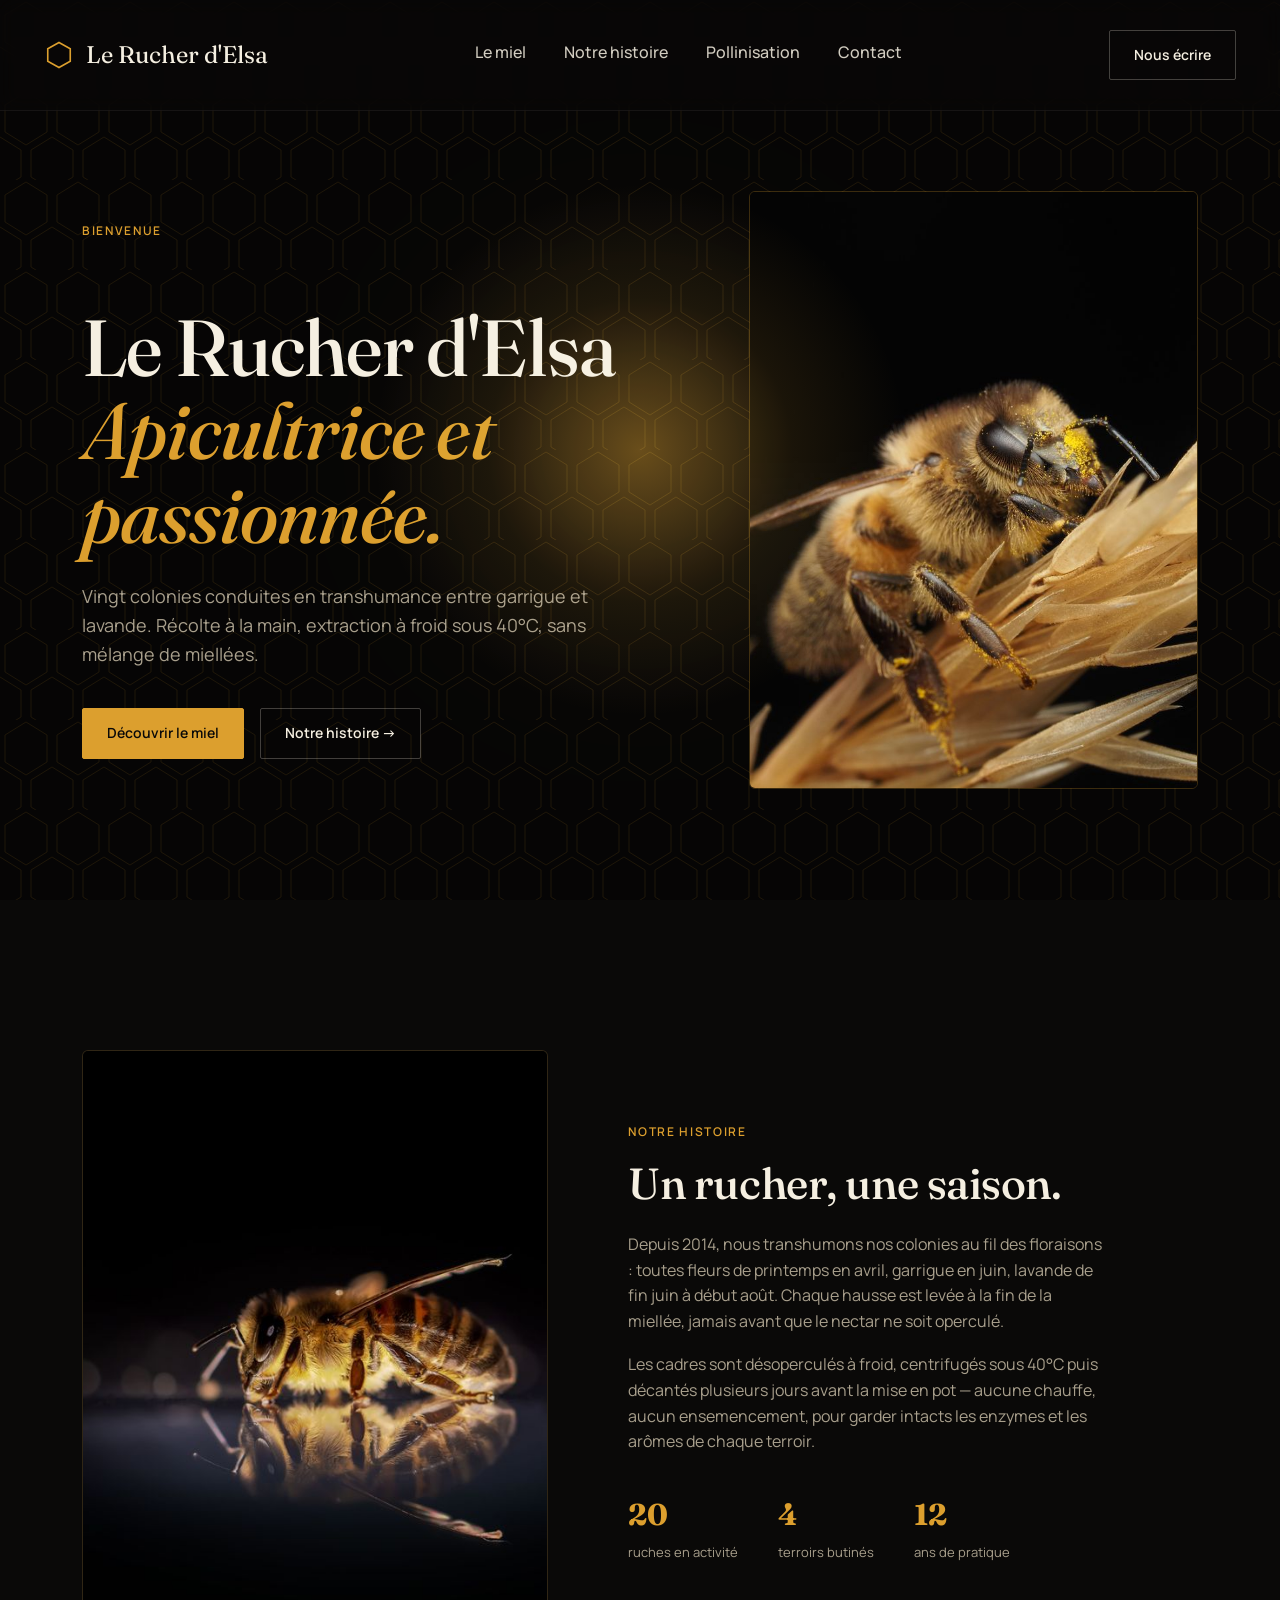
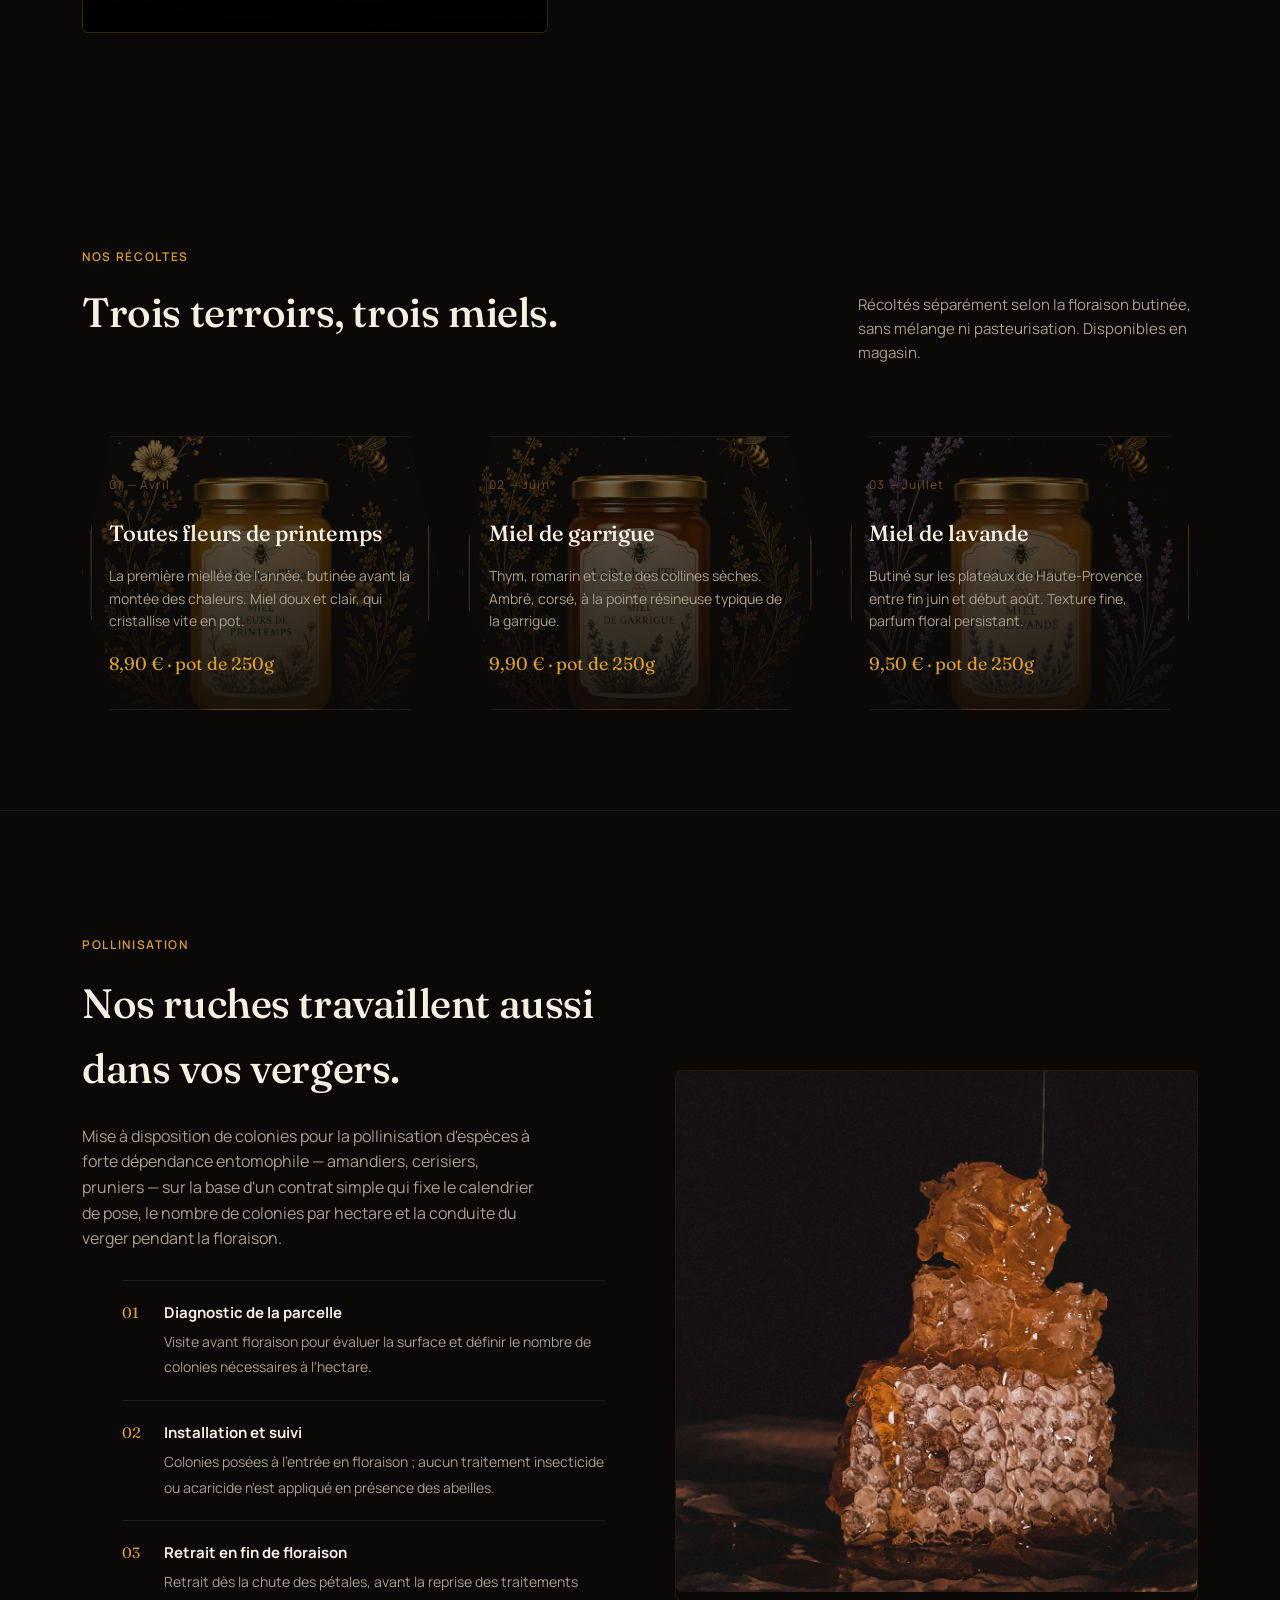
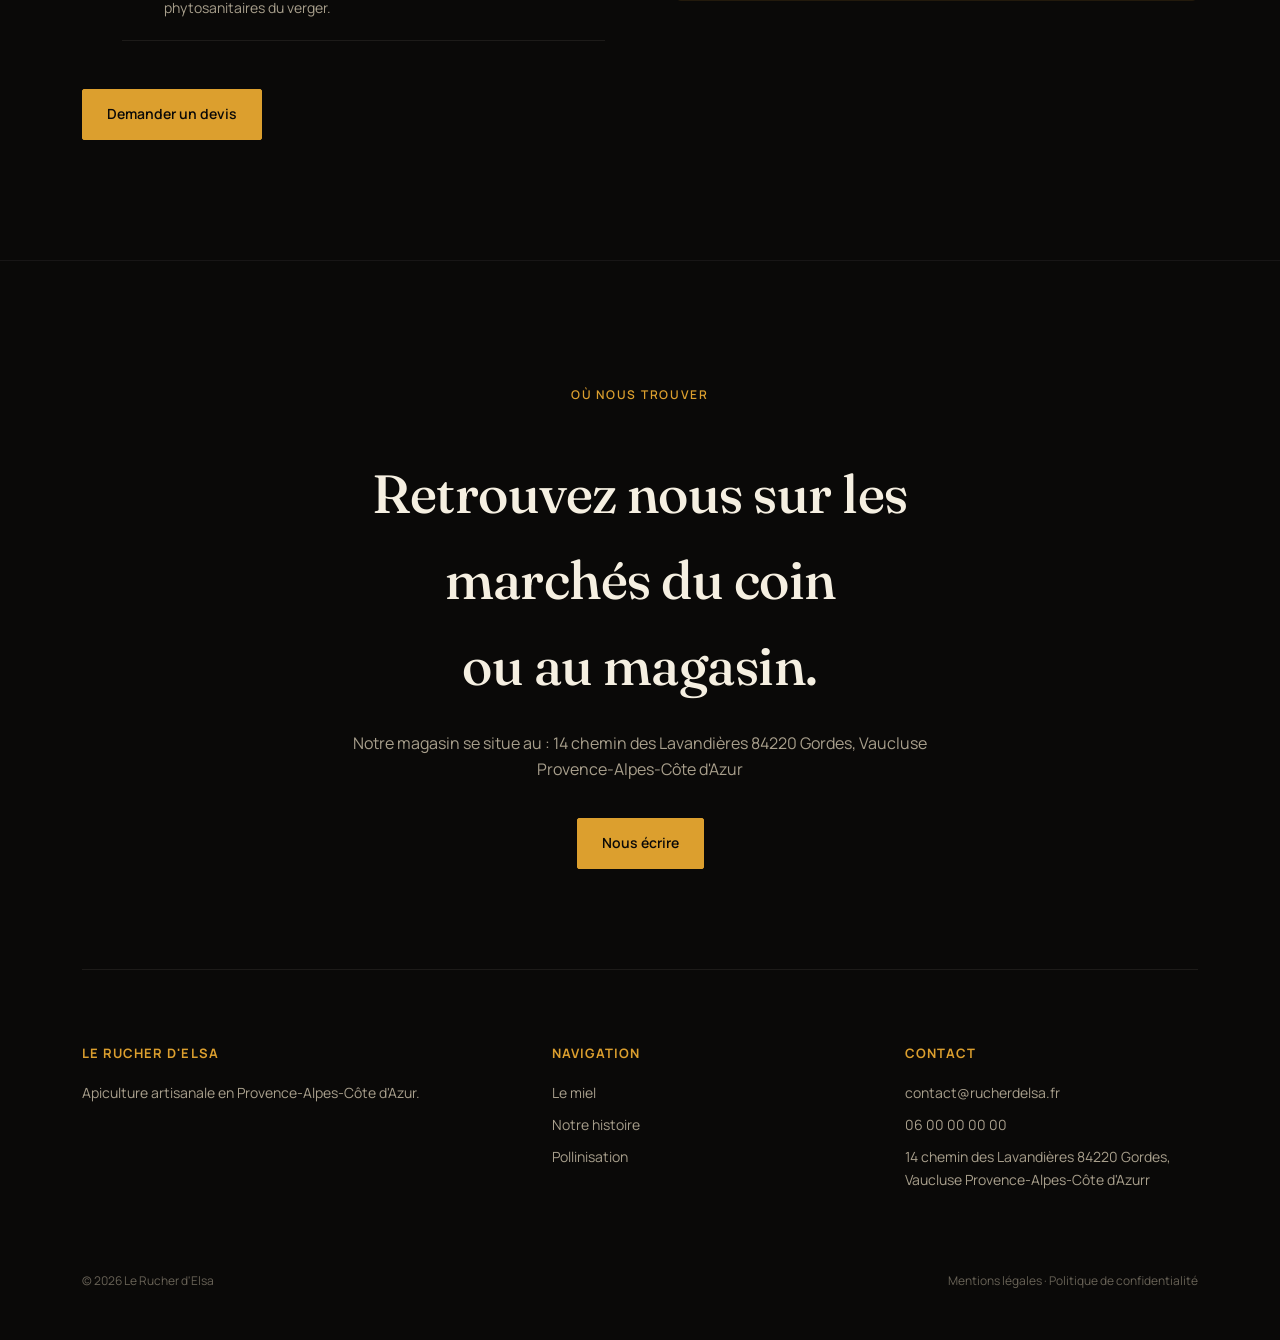
==== index.html @ e8ae0f77 "Allege la page : 10,3 Mo d'images ramenes a 0,66 Mo Les six photos etaient servies en pleine resolut" ====
<!DOCTYPE html><html lang="fr"><head><meta charset="UTF-8"><meta name="viewport" content="width=device-width, initial-scale=1.0"><title>Le Rucher d'Elsa</title></head><body style="margin:0;">
<style>
:root{
  --black:#0a0908; --black-2:#121110; --honey:#dc9f2e; --honey-light:#f0c878;
  --cream:#f5efe1; --cream-dim:#a89f8c; --rust:#7a4b23;
}
*{box-sizing:border-box;}
html{width:100%;overflow-x:hidden;scroll-behavior:smooth;}
#hero,#histoire,#miel,#pollinisation,#contact{scroll-margin-top:100px;}
body,.elementor,.elementor-widget-container{width:100% !important;max-width:100% !important;overflow-x:hidden;}
.rdl-scope{background:var(--black);color:var(--cream);font-family:'Manrope',sans-serif;font-weight:400;line-height:1.6;width:100%;}
.rdl-scope h1,.rdl-scope h2,.rdl-scope h3{font-family:'Fraunces',serif;font-weight:500;letter-spacing:-0.01em;color:var(--cream);}
.rdl-scope a{color:inherit;text-decoration:none;}
.rdl-scope .wrap{max-width:1180px;margin:0 auto;padding:0 32px;position:relative;z-index:2;width:100%;}
.rdl-scope .eyebrow{font-size:12px;font-weight:600;letter-spacing:.14em;text-transform:uppercase;color:var(--honey);}
.rdl-scope .reveal{opacity:0;transform:translateY(24px);transition:opacity .8s ease, transform .8s ease;}
.rdl-scope .reveal.in{opacity:1;transform:translateY(0);}
#torch-hexfield{position:fixed;inset:0;z-index:1;pointer-events:none;opacity:0.5;}
#torch-hexfield svg{width:100%;height:100%;}
#torch-glow{position:fixed;inset:0;z-index:3;pointer-events:none;mix-blend-mode:screen;
  background:radial-gradient(circle 380px at var(--mx,50%) var(--my,50%), rgba(220,159,46,0.45), rgba(220,159,46,0.10) 40%, transparent 70%);
  transition:opacity .4s ease;}
#torch-vignette{position:fixed;inset:0;z-index:1;pointer-events:none;
  background:radial-gradient(circle 460px at var(--mx,50%) var(--my,50%), transparent 0%, rgba(0,0,0,0.35) 75%);}
.rdl-scope nav{position:fixed;top:0;left:0;right:0;z-index:50;display:flex;align-items:center;justify-content:space-between;
  padding:30px 44px;background:rgba(10,9,8,0.55);backdrop-filter:blur(10px);-webkit-backdrop-filter:blur(10px);
  border-bottom:1px solid rgba(245,239,225,0.06);}
.rdl-scope .logo{font-family:'Fraunces',serif;font-size:24px;display:flex;align-items:center;gap:12px;}
.rdl-scope .logo svg{width:30px;height:30px;}
.rdl-scope .nav-links{display:flex;gap:38px;font-size:16px;font-weight:500;}
.rdl-scope .nav-links a{opacity:.85;position:relative;padding-bottom:4px;}
.rdl-scope .nav-links a::after{content:'';position:absolute;left:0;bottom:0;width:0;height:1px;background:var(--honey);transition:width .3s;}
.rdl-scope .nav-links a:hover::after{width:100%;}
.rdl-scope .btn{display:inline-flex;align-items:center;gap:8px;padding:13px 24px;border-radius:2px;font-size:14px;font-weight:600;
  border:1px solid var(--honey);color:var(--black);background:var(--honey);transition:transform .25s, background .25s;white-space:nowrap;}
.rdl-scope .btn:hover{background:var(--honey-light);}
.rdl-scope .btn-ghost{background:transparent;color:var(--cream);border:1px solid rgba(245,239,225,0.25);}
.rdl-scope .btn-ghost:hover{border-color:var(--honey);color:var(--honey);}
.rdl-scope .burger{display:none;background:none;border:1px solid rgba(245,239,225,0.3);border-radius:2px;
  width:42px;height:42px;color:var(--cream);font-size:20px;cursor:pointer;align-items:center;justify-content:center;}
.rdl-scope .nav-mobile{display:none;position:fixed;top:0;left:0;right:0;bottom:0;z-index:60;background:rgba(10,9,8,0.98);
  flex-direction:column;align-items:center;justify-content:center;gap:32px;}
.rdl-scope .nav-mobile.open{display:flex;}
.rdl-scope .nav-mobile a{font-family:'Fraunces',serif;font-size:28px;color:var(--cream);}
.rdl-scope .nav-mobile .close{position:absolute;top:28px;right:28px;background:none;border:none;color:var(--cream);font-size:28px;cursor:pointer;}
.rdl-scope .hero{position:relative;min-height:100vh;display:flex;align-items:center;overflow:hidden;width:100%;}
.rdl-scope .hero-content{position:relative;z-index:2;width:100%;padding-top:80px;}
.rdl-scope .hero-grid{display:grid;grid-template-columns:1.15fr .85fr;gap:60px;align-items:center;}
.rdl-scope .hero-image{aspect-ratio:3/4;border-radius:6px;overflow:hidden;border:1px solid rgba(220,159,46,0.25);position:relative;}
.rdl-scope .hero-image img{width:100%;height:100%;object-fit:cover;display:block;}
@media(max-width:900px){
  .rdl-scope .hero-grid{grid-template-columns:1fr;}
  .rdl-scope .hero-image{display:none;}
}
.rdl-scope .hero-tag{display:flex;align-items:center;gap:10px;margin-bottom:22px;}
.rdl-scope .hero-tag .line{width:36px;height:1px;background:var(--honey);}
.rdl-scope .hero h1{font-size:clamp(38px,6.2vw,86px);line-height:1.05;max-width:920px;margin-bottom:26px;}
.rdl-scope .hero h1 em{font-style:italic;color:var(--honey);}
.rdl-scope .hero-sub{font-size:clamp(15px,2vw,18px);color:var(--cream-dim);max-width:520px;margin-bottom:40px;}
.rdl-scope .hero-actions{display:flex;gap:16px;flex-wrap:wrap;}
.rdl-scope .scroll-cue{position:absolute;bottom:40px;left:32px;display:flex;align-items:center;gap:12px;font-size:12px;color:var(--cream-dim);z-index:2;}
.rdl-scope .scroll-cue .stick{width:1px;height:36px;background:linear-gradient(to bottom, var(--honey), transparent);animation:sm 2.2s ease-in-out infinite;}
@keyframes sm{0%,100%{opacity:.3}50%{opacity:1}}
.rdl-scope .story{padding:150px 0 110px;width:100%;}
.rdl-scope .story-grid{display:grid;grid-template-columns:.9fr 1.1fr;gap:80px;align-items:center;}
.rdl-scope .story-visual{aspect-ratio:4/5;border-radius:6px;background:var(--black-2);border:1px solid rgba(220,159,46,0.15);position:relative;overflow:hidden;}
.rdl-scope .story-visual .frame-label{position:absolute;bottom:24px;left:24px;right:24px;font-size:12px;color:var(--cream-dim);border-top:1px solid rgba(245,239,225,0.12);padding-top:14px;}
.rdl-scope .story h2{font-size:clamp(28px,3.4vw,44px);margin:14px 0 24px;line-height:1.15;}
.rdl-scope .story p{color:var(--cream-dim);font-size:16px;margin-bottom:18px;max-width:480px;}
.rdl-scope .story-facts{display:flex;gap:40px;margin-top:36px;flex-wrap:wrap;}
.rdl-scope .fact b{display:block;font-family:'Fraunces',serif;font-size:30px;color:var(--honey);}
.rdl-scope .fact span{font-size:13px;color:var(--cream-dim);}
.rdl-scope .products{padding:100px 0;width:100%;}
.rdl-scope .section-head{display:flex;justify-content:space-between;align-items:flex-end;margin-bottom:56px;gap:24px;flex-wrap:wrap;}
.rdl-scope .section-head h2{font-size:clamp(26px,3.2vw,42px);margin-top:12px;max-width:520px;}
.rdl-scope .section-head p{color:var(--cream-dim);max-width:340px;font-size:15px;}
.rdl-scope .hex-grid{display:grid;grid-template-columns:repeat(3,1fr);gap:24px;}
.rdl-scope .hex-card{padding:38px 26px 30px;background:var(--black-2);background-size:cover;background-position:center;border:1px solid rgba(245,239,225,0.08);
  clip-path:polygon(8% 0,92% 0,100% 50%,92% 100%,8% 100%,0 50%);transition:transform .4s, border-color .4s;}
.rdl-scope .hex-card:hover{transform:translateY(-6px);border-color:var(--honey);}
.rdl-scope .hex-card .num{font-size:12px;color:var(--rust);letter-spacing:.1em;margin-bottom:16px;display:block;}
.rdl-scope .hex-card h3{font-size:22px;margin-bottom:10px;}
.rdl-scope .hex-card p{font-size:14px;color:var(--cream-dim);margin-bottom:18px;}
.rdl-scope .hex-card .price{font-family:'Fraunces',serif;color:var(--honey);font-size:18px;}
.rdl-scope .service{padding:120px 0;border-top:1px solid rgba(245,239,225,0.06);width:100%;}
.rdl-scope .service-grid{display:grid;grid-template-columns:1fr 1fr;gap:70px;align-items:center;}
.rdl-scope .service h2{font-size:clamp(26px,3.2vw,42px);margin:14px 0 22px;}
.rdl-scope .service p{color:var(--cream-dim);margin-bottom:28px;max-width:460px;}
.rdl-scope .service-list li{list-style:none;display:flex;gap:16px;padding:20px 0;border-bottom:1px solid rgba(245,239,225,0.08);align-items:flex-start;}
.rdl-scope .service-list li:first-child{border-top:1px solid rgba(245,239,225,0.08);}
.rdl-scope .service-list .ico{color:var(--honey);font-family:'Fraunces',serif;font-size:15px;width:26px;flex-shrink:0;}
.rdl-scope .service-list b{display:block;font-size:15px;margin-bottom:4px;}
.rdl-scope .service-list span{font-size:14px;color:var(--cream-dim);}
.rdl-scope .service-visual{aspect-ratio:1/1;border:1px solid rgba(220,159,46,0.12);border-radius:6px;}
.rdl-scope footer{padding:120px 0 50px;border-top:1px solid rgba(245,239,225,0.06);width:100%;}
.rdl-scope .cta-block{text-align:center;max-width:640px;margin:0 auto 100px;}
.rdl-scope .cta-block h2{font-size:clamp(28px,4.2vw,54px);margin-bottom:22px;}
.rdl-scope .cta-block p{color:var(--cream-dim);margin-bottom:36px;}
.rdl-scope .foot-grid{display:grid;grid-template-columns:1.4fr 1fr 1fr;gap:60px;border-top:1px solid rgba(245,239,225,0.08);padding-top:56px;}
.rdl-scope .foot-grid h4{font-size:13px;letter-spacing:.08em;text-transform:uppercase;color:var(--honey);margin-bottom:18px;}
.rdl-scope .foot-grid p,.rdl-scope .foot-grid a{font-size:14px;color:var(--cream-dim);display:block;margin-bottom:10px;}
.rdl-scope .foot-grid a:hover{color:var(--honey);}
.rdl-scope .foot-bottom{margin-top:70px;font-size:12px;color:var(--cream-dim);opacity:.6;display:flex;justify-content:space-between;flex-wrap:wrap;gap:10px;}
@media(max-width:1024px){
  .rdl-scope .story-grid,.rdl-scope .service-grid{grid-template-columns:1fr;gap:44px;}
  .rdl-scope .hex-grid{grid-template-columns:1fr 1fr;}
  .rdl-scope nav{padding:22px 28px;}
}
@media(max-width:900px){
  .rdl-scope .nav-links{display:none;}
  .rdl-scope .burger{display:flex;}
  .rdl-scope .hex-grid{grid-template-columns:1fr;}
  .rdl-scope .foot-grid{grid-template-columns:1fr;gap:36px;}
  .rdl-scope .hero h1{font-size:clamp(34px,9vw,56px);}
  .rdl-scope .hex-card{clip-path:none;border-radius:6px;}
}
@media(max-width:600px){
  .rdl-scope .wrap{padding:0 20px;}
  .rdl-scope nav{padding:18px 20px;}
  .rdl-scope .logo{font-size:19px;}
  .rdl-scope .logo svg{width:24px;height:24px;}
  .rdl-scope .btn-ghost{display:none;}
  .rdl-scope .hero-actions{flex-direction:column;align-items:stretch;}
  .rdl-scope .hero-actions .btn{justify-content:center;}
  .rdl-scope .story,.rdl-scope .products,.rdl-scope .service{padding:70px 0;}
  .rdl-scope footer{padding:80px 0 34px;}
  .rdl-scope .story-facts{gap:24px;}
  .rdl-scope .scroll-cue{display:none;}
  .rdl-scope .foot-bottom{flex-direction:column;gap:6px;}
}
</style>
<link rel="preconnect" href="https://fonts.googleapis.com">
<link rel="preconnect" href="https://fonts.gstatic.com" crossorigin>
<link href="https://fonts.googleapis.com/css2?family=Fraunces:ital,opsz,wght@0,9..144,400;0,9..144,500;1,9..144,400&family=Manrope:wght@400;500;600&display=swap" rel="stylesheet">
<div id="torch-hexfield">
  <svg xmlns="http://www.w3.org/2000/svg">
    <defs>
      <pattern id="hexpat" width="52" height="90" patternUnits="userSpaceOnUse" patternTransform="scale(1)">
        <g fill="none" stroke="rgba(220,159,46,0.35)" stroke-width="1">
          <polygon points="26,2 47,15 47,42 26,55 5,42 5,15"/>
          <polygon points="0,47 21,60 21,87 0,100 -21,87 -21,60"/>
          <polygon points="52,47 73,60 73,87 52,100 31,87 31,60"/>
        </g>
      </pattern>
    </defs>
    <rect width="100%" height="100%" fill="url(#hexpat)"/>
  </svg>
</div>
<div id="torch-vignette"></div>
<div id="torch-glow"></div>
<script>
(function(){
  if(window.__torchInit) return;
  window.__torchInit = true;
  document.addEventListener('mousemove', function(e){
    document.documentElement.style.setProperty('--mx', e.clientX + 'px');
    document.documentElement.style.setProperty('--my', e.clientY + 'px');
  });
  var io = new IntersectionObserver(function(entries){
    entries.forEach(function(en){ if(en.isIntersecting) en.target.classList.add('in'); });
  }, {threshold:0.15});
  function watchReveals(){
    document.querySelectorAll('.reveal:not(.in)').forEach(function(el){ io.observe(el); });
  }
  watchReveals();
  window.addEventListener('load', watchReveals);
  setTimeout(watchReveals, 800);
  function bindBurger(){
    var burger = document.getElementById('burgerBtn');
    var mobileNav = document.getElementById('mobileNav');
    var closeBtn = document.getElementById('mobileNavClose');
    if(burger && mobileNav && !burger.dataset.bound){
      burger.dataset.bound = "1";
      burger.addEventListener('click', function(){ mobileNav.classList.add('open'); });
      closeBtn.addEventListener('click', function(){ mobileNav.classList.remove('open'); });
      mobileNav.querySelectorAll('a').forEach(function(a){
        a.addEventListener('click', function(){ mobileNav.classList.remove('open'); });
      });
    }
  }
  bindBurger();
  window.addEventListener('load', bindBurger);
})();
</script>
<div class="rdl-scope">
<nav>
  <div class="logo">
    <svg viewBox="0 0 24 24" fill="none"><path d="M12 2L21 7V17L12 22L3 17V7L12 2Z" stroke="#dc9f2e" stroke-width="1.3"/></svg>
    Le Rucher d'Elsa
  </div>
  <div class="nav-links">
    <a href="#miel">Le miel</a>
    <a href="#histoire">Notre histoire</a>
    <a href="#pollinisation">Pollinisation</a>
    <a href="#contact">Contact</a>
  </div>
  <a href="#contact" class="btn btn-ghost">Nous écrire</a>
  <button class="burger" id="burgerBtn" aria-label="Ouvrir le menu">☰</button>
</nav>
<div class="nav-mobile" id="mobileNav">
  <button class="close" id="mobileNavClose" aria-label="Fermer">✕</button>
  <a href="#miel">Le miel</a>
  <a href="#histoire">Notre histoire</a>
  <a href="#pollinisation">Pollinisation</a>
  <a href="#contact">Contact</a>
</div>
</div>
<div class="rdl-scope">
<section class="hero" id="hero">
  <div class="wrap hero-content">
    <div class="hero-grid">
      <div>
        <div class="hero-tag reveal in">

          <span class="eyebrow">bienvenue</span>
        </div>
        <h1 class="reveal in">Le Rucher d'Elsa<br><em>Apicultrice et passionnée.</em></h1>
        <p class="hero-sub reveal in">Vingt colonies conduites en transhumance entre garrigue et lavande.
          Récolte à la main, extraction à froid sous 40°C, sans mélange de miellées.</p>
        <div class="hero-actions reveal in">
          <a href="#miel" class="btn">Découvrir le miel</a>
          <a href="#histoire" class="btn btn-ghost">Notre histoire →</a>
        </div>
      </div>
      <div class="hero-image reveal in"><img src="abeille1.jpg" alt="Abeille butinant sur des épis secs" width="1200" height="900" decoding="async"></div>
    </div>
  </div>

</section>
</div>
<div class="rdl-scope">
<section class="story" id="histoire">
  <div class="wrap story-grid">
    <div class="story-visual reveal"><img src="abeille2.jpg" alt="Abeille domestique en gros plan" width="1000" height="667" loading="lazy" decoding="async" style="width:100%;height:100%;object-fit:cover;">
    </div>
    <div class="reveal">
      <span class="eyebrow">Notre histoire</span>
      <h2>Un rucher, une saison.</h2>
      <p>Depuis 2014, nous transhumons nos colonies au fil des floraisons : toutes fleurs de printemps
        en avril, garrigue en juin, lavande de fin juin à début août. Chaque hausse est levée à la fin
        de la miellée, jamais avant que le nectar ne soit operculé.</p>
      <p>Les cadres sont désoperculés à froid, centrifugés sous 40°C puis décantés plusieurs jours avant
        la mise en pot — aucune chauffe, aucun ensemencement, pour garder intacts les enzymes et les
        arômes de chaque terroir.</p>
      <div class="story-facts">
        <div class="fact"><b>20</b><span>ruches en activité</span></div>
        <div class="fact"><b>4</b><span>terroirs butinés</span></div>
        <div class="fact"><b>12</b><span>ans de pratique</span></div>
      </div>
    </div>
  </div>
</section>
</div>
<div class="rdl-scope">
<section class="products" id="miel">
  <div class="wrap">
    <div class="section-head reveal">
      <div><span class="eyebrow">Nos récoltes</span><h2>Trois terroirs, trois miels.</h2></div>
      <p>Récoltés séparément selon la floraison butinée, sans mélange ni pasteurisation. Disponibles en magasin.</p>
    </div>
    <div class="hex-grid">
            <div class="hex-card reveal" style="background-image:linear-gradient(rgba(10,9,8,.55),rgba(10,9,8,.9)),url('miel-fleurs.jpg');"><span class="num">01 — Avril</span><h3>Toutes fleurs de printemps</h3>
        <p>La première miellée de l'année, butinée avant la montée des chaleurs. Miel doux et clair, qui cristallise vite en pot.</p>
        <span class="price">8,90 € · pot de 250g</span></div>
      <div class="hex-card reveal" style="background-image:linear-gradient(rgba(10,9,8,.55),rgba(10,9,8,.9)),url('miel-garrigue.jpg');"><span class="num">02 — Juin</span><h3>Miel de garrigue</h3>
        <p>Thym, romarin et ciste des collines sèches. Ambré, corsé, à la pointe résineuse typique de la garrigue.</p>
        <span class="price">9,90 € · pot de 250g</span></div>
                  <div class="hex-card reveal" style="background-image:linear-gradient(rgba(10,9,8,.55),rgba(10,9,8,.9)),url('miel-lavande.jpg');"><span class="num">03 — Juillet</span><h3>Miel de lavande</h3>
        <p>Butiné sur les plateaux de Haute-Provence entre fin juin et début août. Texture fine, parfum floral persistant.</p>
        <span class="price">9,50 € · pot de 250g</span></div>
    </div>
  </div>
</section>
</div>
<div class="rdl-scope">
<section class="service" id="pollinisation">
  <div class="wrap service-grid">
    <div class="reveal">
      <span class="eyebrow">Pollinisation</span>
      <h2>Nos ruches travaillent aussi dans vos vergers.</h2>
      <p>Mise à disposition de colonies pour la pollinisation d'espèces à forte dépendance entomophile —
        amandiers, cerisiers, pruniers — sur la base d'un contrat simple qui fixe le calendrier de pose,
        le nombre de colonies par hectare et la conduite du verger pendant la floraison.</p>
      <ul class="service-list">
        <li><span class="ico">01</span><div><b>Diagnostic de la parcelle</b><span>Visite avant floraison pour évaluer la surface et définir le nombre de colonies nécessaires à l'hectare.</span></div></li>
        <li><span class="ico">02</span><div><b>Installation et suivi</b><span>Colonies posées à l'entrée en floraison ; aucun traitement insecticide ou acaricide n'est appliqué en présence des abeilles.</span></div></li>
        <li><span class="ico">03</span><div><b>Retrait en fin de floraison</b><span>Retrait dès la chute des pétales, avant la reprise des traitements phytosanitaires du verger.</span></div></li>
      </ul>
      <a href="#contact" class="btn" style="margin-top:32px;">Demander un devis</a>
    </div>
    <div class="service-visual reveal"><img src="abeille3.jpg" alt="Rayon de miel operculé dont le miel s'écoule" width="1100" height="1467" loading="lazy" decoding="async" style="width:100%;height:100%;object-fit:cover;border-radius:6px;"></div>
  </div>
</section>
</div>
<div class="rdl-scope">
<footer id="contact">
  <div class="wrap">
    <div class="cta-block reveal">
      <span class="eyebrow">Où nous trouver</span>
      <h2>Retrouvez nous sur les marchés du coin <br> ou au magasin.</h2>
      <p>Notre magasin se situe au : 
14 chemin des Lavandières
84220 Gordes, Vaucluse
Provence-Alpes-Côte d'Azur</p>
      <a href="mailto:contact@rucherdelsa.fr" class="btn">Nous écrire</a>
    </div>
    <div class="foot-grid">
      <div><h4>Le Rucher d'Elsa</h4><p>Apiculture artisanale en Provence-Alpes-Côte d'Azur.</p></div>
      <div><h4>Navigation</h4><a href="#miel">Le miel</a><a href="#histoire">Notre histoire</a><a href="#pollinisation">Pollinisation</a></div>
      <div><h4>Contact</h4><a href="mailto:contact@rucherdelsa.fr">contact@rucherdelsa.fr</a><a href="tel:0600000000">06 00 00 00 00</a><a href="#">
14 chemin des Lavandières
84220 Gordes, Vaucluse
Provence-Alpes-Côte d'Azurr</a></div>
    </div>
    <div class="foot-bottom"><span>© 2026 Le Rucher d'Elsa</span><span>Mentions légales · Politique de confidentialité</span></div>
  </div>
</footer>
</div>
</body></html>
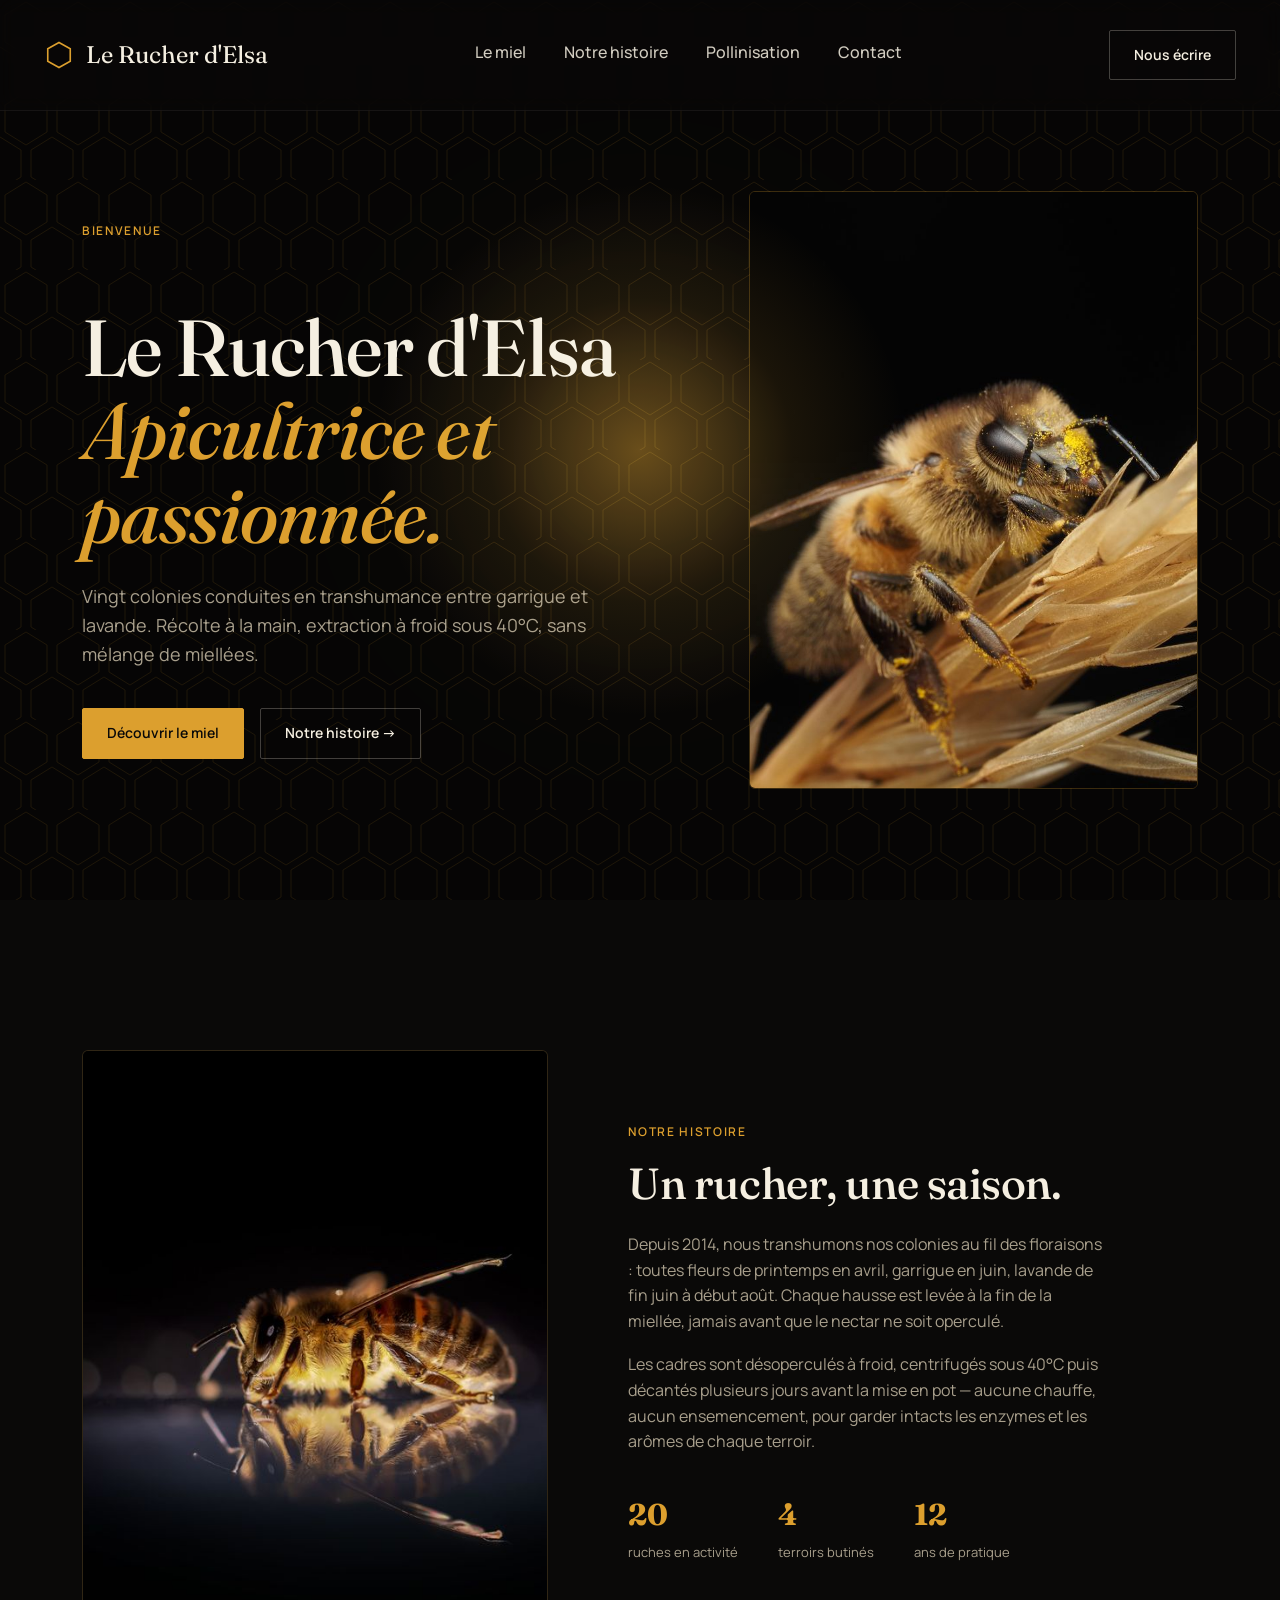
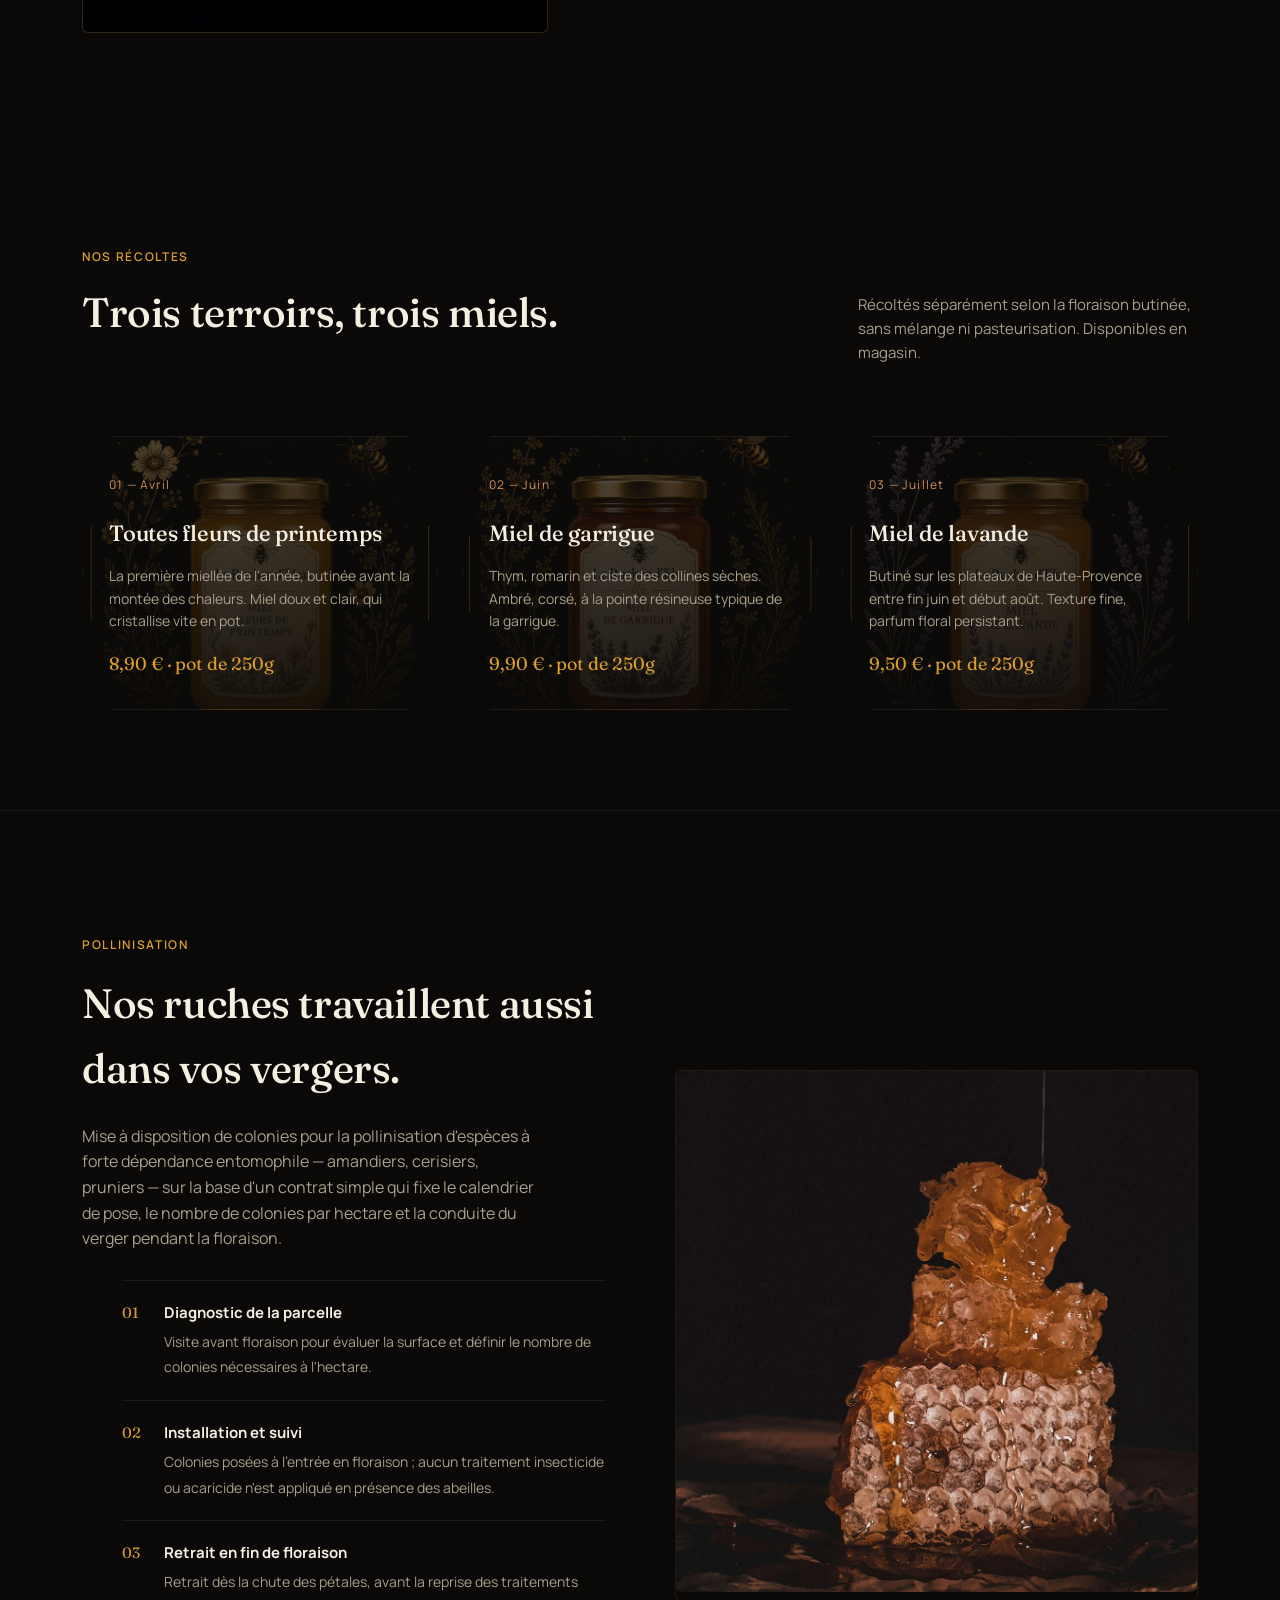
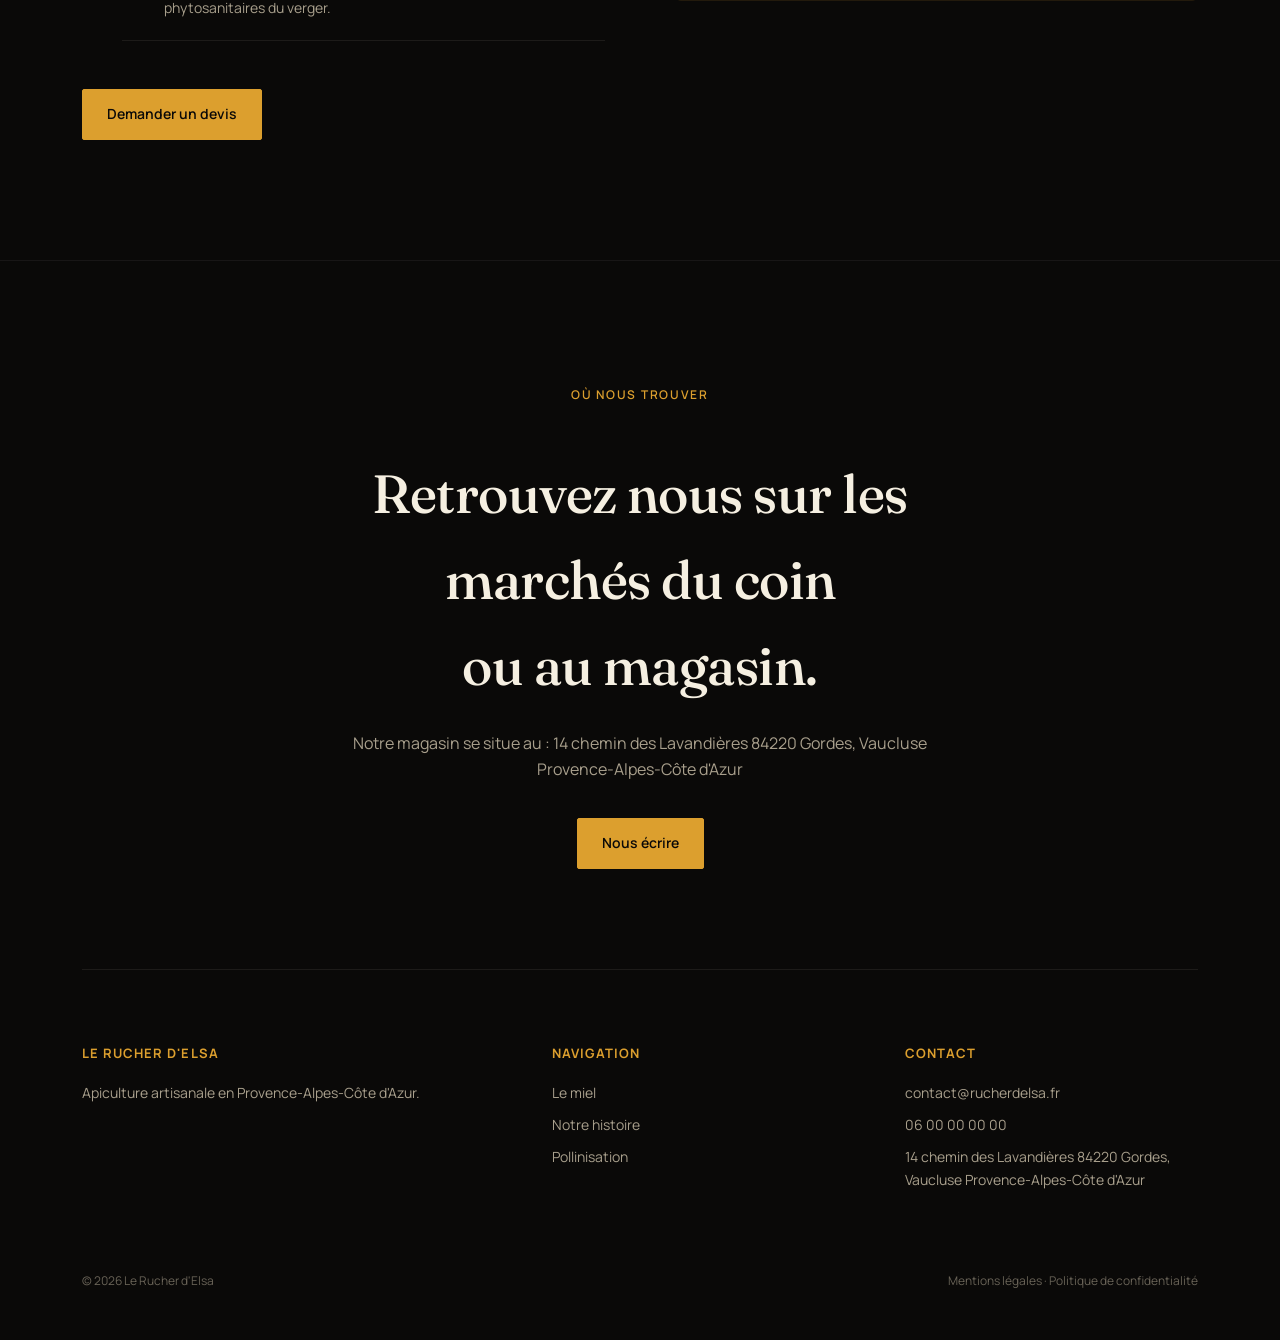
==== commit 908c6e81: "Corrige le contraste des cartes de miel et une coquille La coquille d'abord : « Provence-Alpes-Cote " ====
--- a/index.html
+++ b/index.html
@@ -2,7 +2,7 @@
 <style>
 :root{
   --black:#0a0908; --black-2:#121110; --honey:#dc9f2e; --honey-light:#f0c878;
-  --cream:#f5efe1; --cream-dim:#a89f8c; --rust:#7a4b23;
+  --cream:#f5efe1; --cream-dim:#a89f8c; --rust:#d0925d;
 }
 *{box-sizing:border-box;}
 html{width:100%;overflow-x:hidden;scroll-behavior:smooth;}
@@ -259,13 +259,13 @@
       <p>Récoltés séparément selon la floraison butinée, sans mélange ni pasteurisation. Disponibles en magasin.</p>
     </div>
     <div class="hex-grid">
-            <div class="hex-card reveal" style="background-image:linear-gradient(rgba(10,9,8,.55),rgba(10,9,8,.9)),url('miel-fleurs.jpg');"><span class="num">01 — Avril</span><h3>Toutes fleurs de printemps</h3>
+            <div class="hex-card reveal" style="background-image:linear-gradient(rgba(10,9,8,.70),rgba(10,9,8,.92)),url('miel-fleurs.jpg');"><span class="num">01 — Avril</span><h3>Toutes fleurs de printemps</h3>
         <p>La première miellée de l'année, butinée avant la montée des chaleurs. Miel doux et clair, qui cristallise vite en pot.</p>
         <span class="price">8,90 € · pot de 250g</span></div>
-      <div class="hex-card reveal" style="background-image:linear-gradient(rgba(10,9,8,.55),rgba(10,9,8,.9)),url('miel-garrigue.jpg');"><span class="num">02 — Juin</span><h3>Miel de garrigue</h3>
+      <div class="hex-card reveal" style="background-image:linear-gradient(rgba(10,9,8,.70),rgba(10,9,8,.92)),url('miel-garrigue.jpg');"><span class="num">02 — Juin</span><h3>Miel de garrigue</h3>
         <p>Thym, romarin et ciste des collines sèches. Ambré, corsé, à la pointe résineuse typique de la garrigue.</p>
         <span class="price">9,90 € · pot de 250g</span></div>
-                  <div class="hex-card reveal" style="background-image:linear-gradient(rgba(10,9,8,.55),rgba(10,9,8,.9)),url('miel-lavande.jpg');"><span class="num">03 — Juillet</span><h3>Miel de lavande</h3>
+                  <div class="hex-card reveal" style="background-image:linear-gradient(rgba(10,9,8,.70),rgba(10,9,8,.92)),url('miel-lavande.jpg');"><span class="num">03 — Juillet</span><h3>Miel de lavande</h3>
         <p>Butiné sur les plateaux de Haute-Provence entre fin juin et début août. Texture fine, parfum floral persistant.</p>
         <span class="price">9,50 € · pot de 250g</span></div>
     </div>
@@ -310,7 +310,7 @@
       <div><h4>Contact</h4><a href="mailto:contact@rucherdelsa.fr">contact@rucherdelsa.fr</a><a href="tel:0600000000">06 00 00 00 00</a><a href="#">
 14 chemin des Lavandières
 84220 Gordes, Vaucluse
-Provence-Alpes-Côte d'Azurr</a></div>
+Provence-Alpes-Côte d'Azur</a></div>
     </div>
     <div class="foot-bottom"><span>© 2026 Le Rucher d'Elsa</span><span>Mentions légales · Politique de confidentialité</span></div>
   </div>
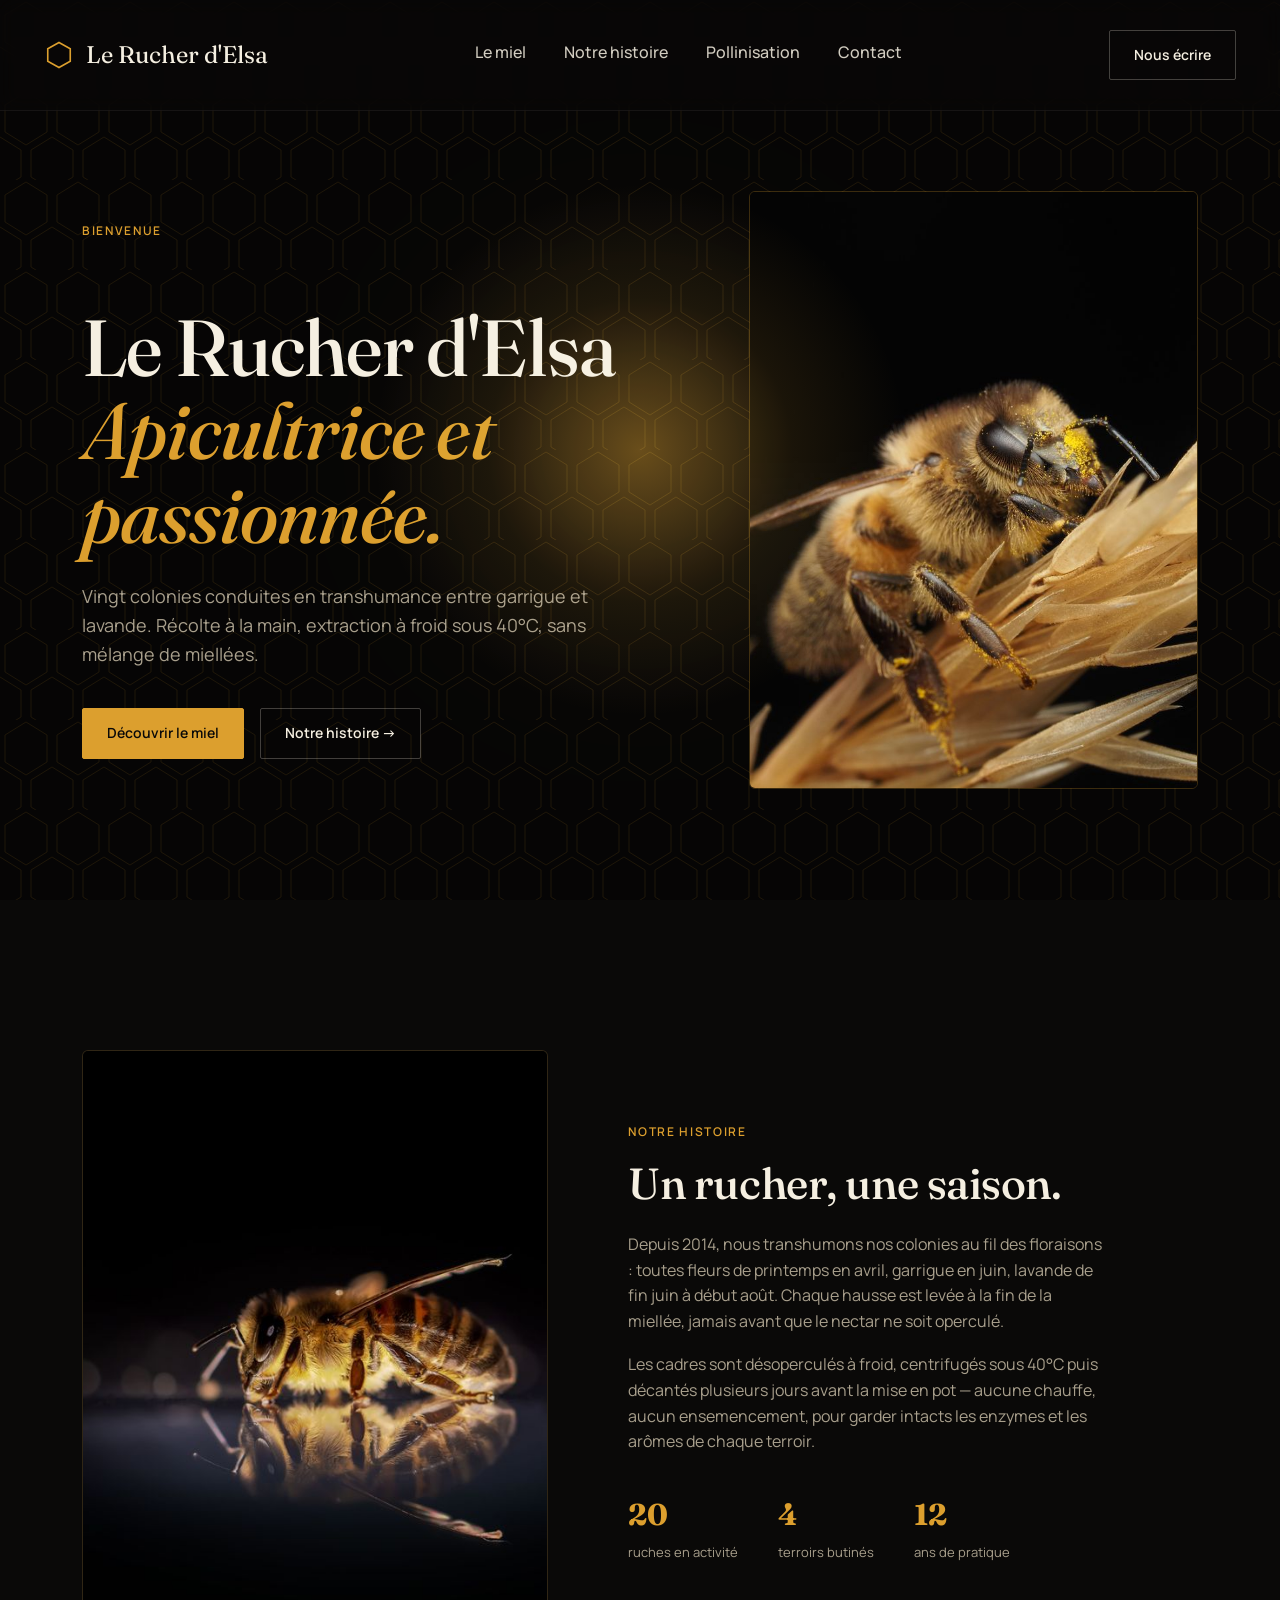
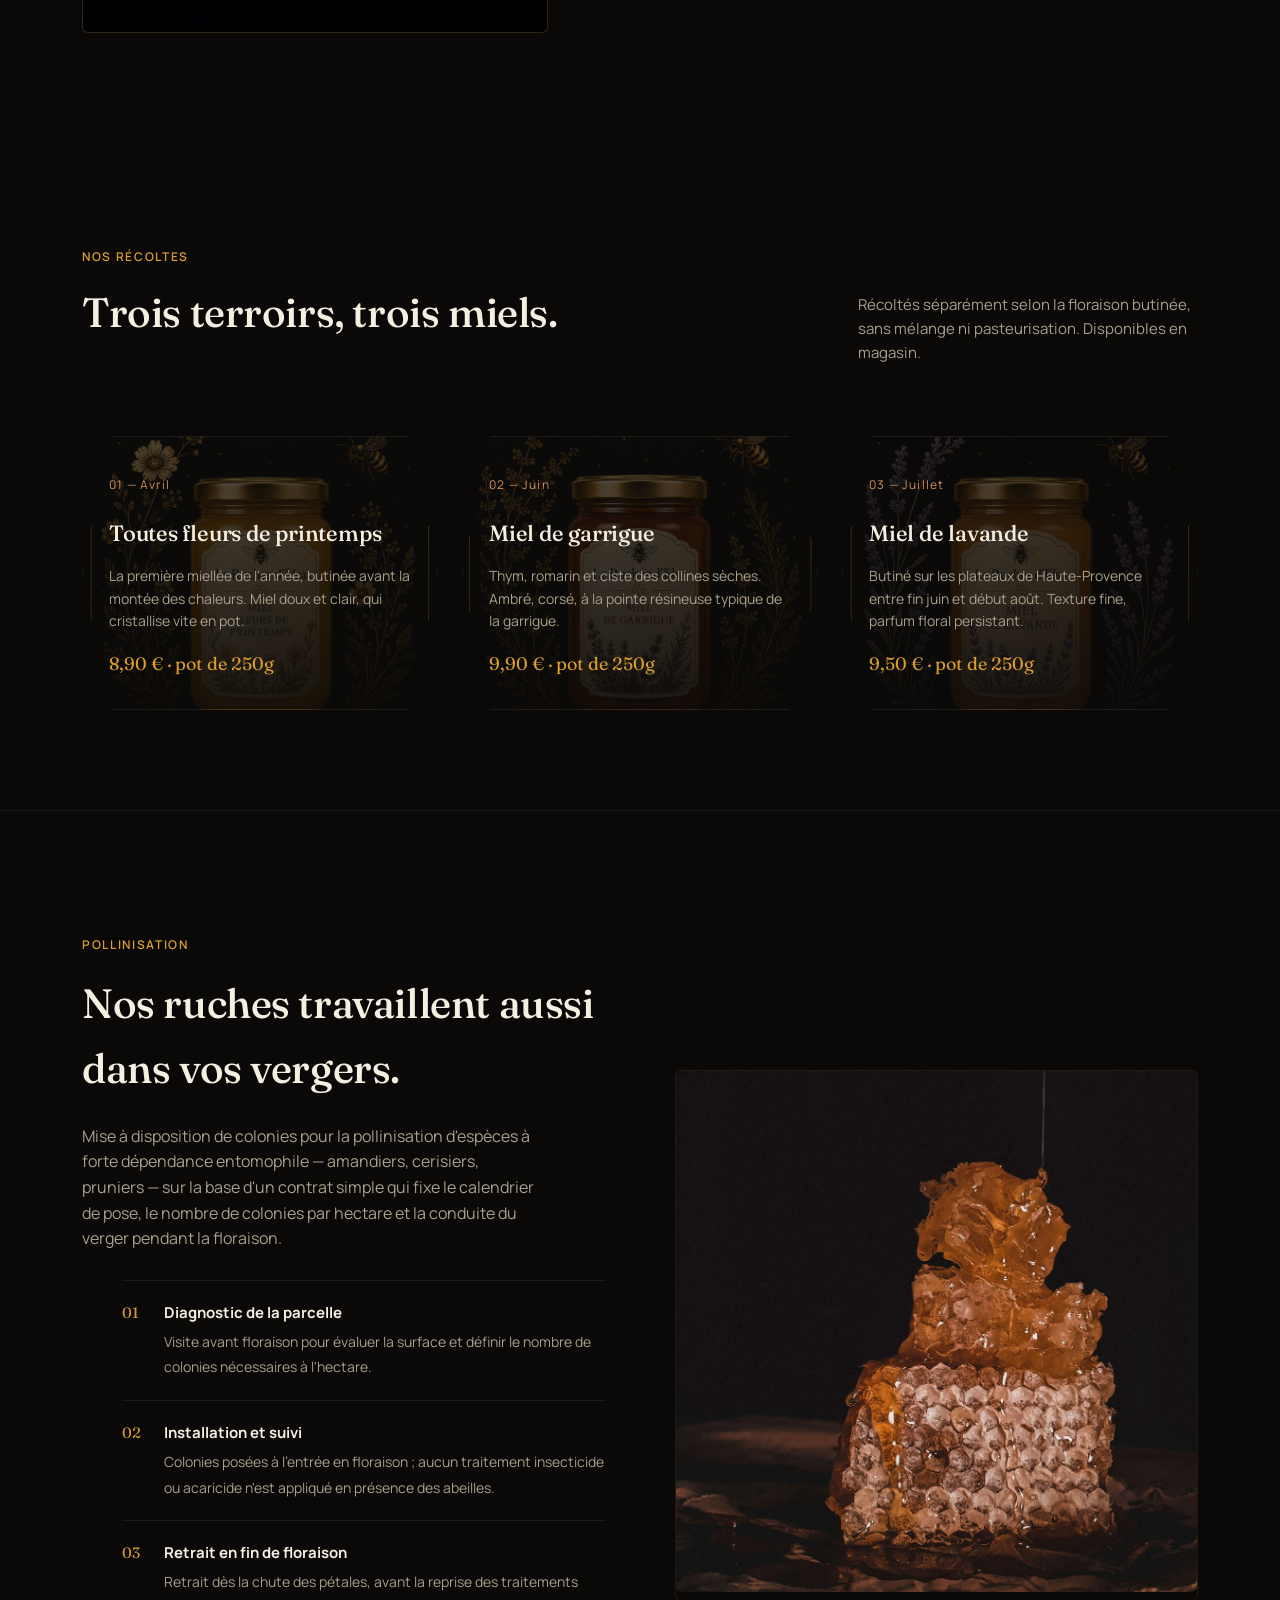
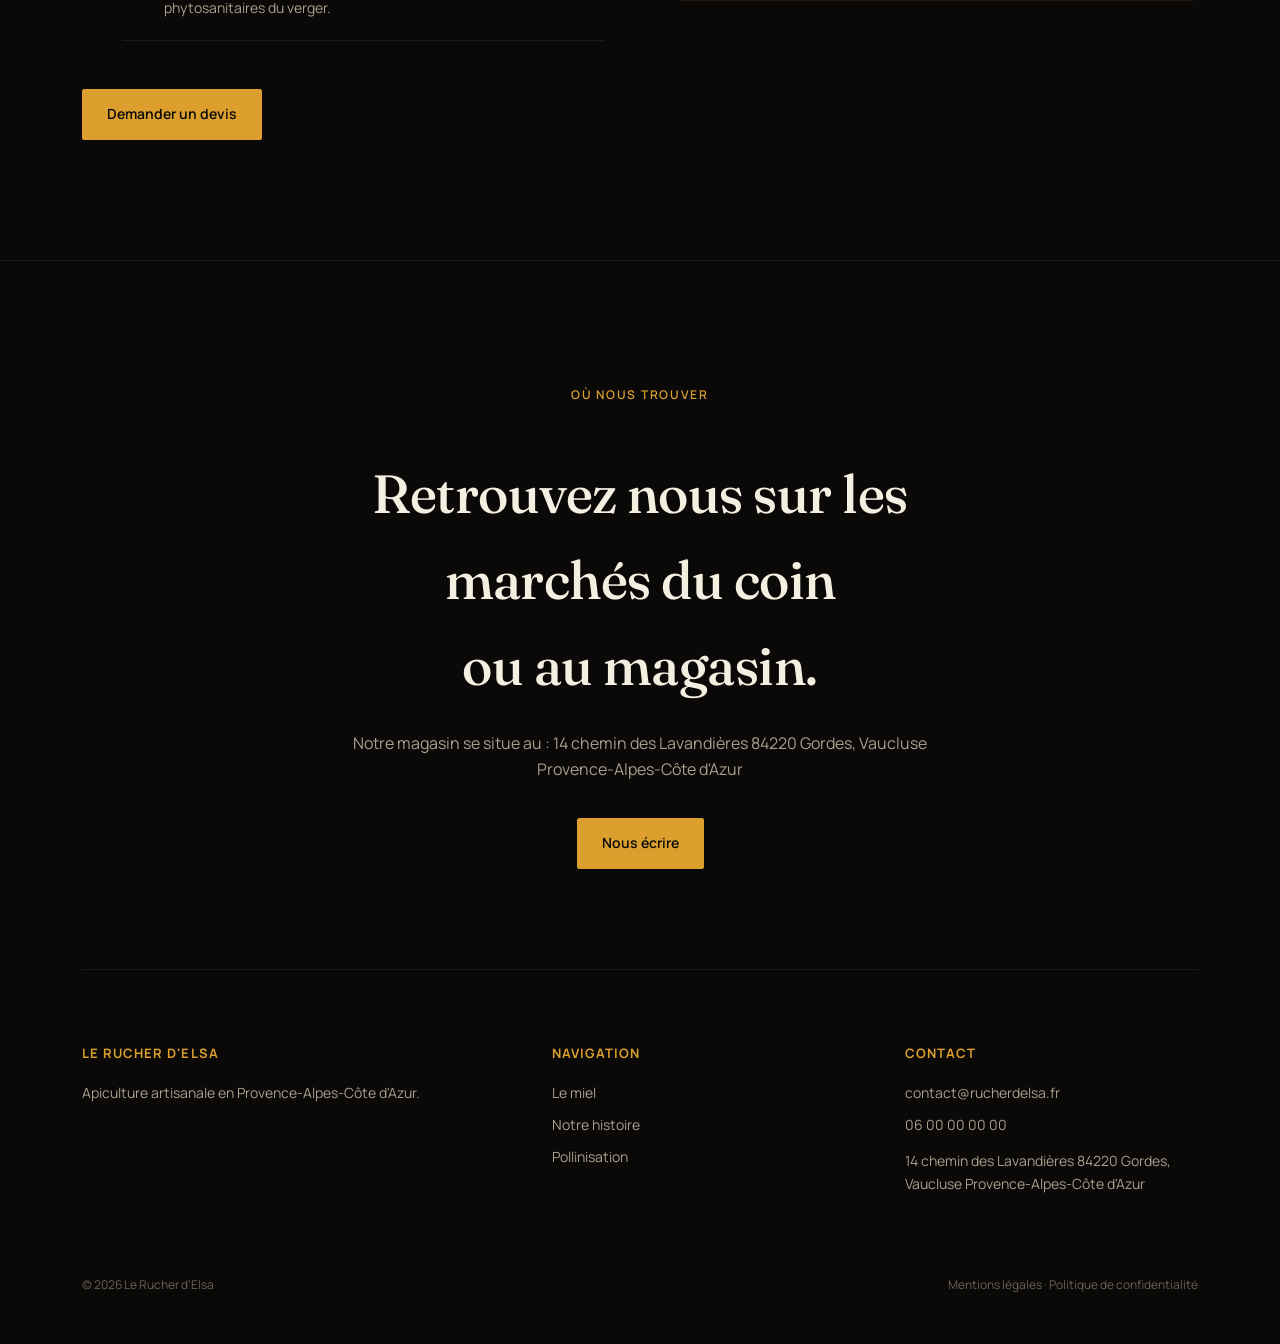
==== commit 99bf135f: "Corrige trois références périmées dans le dépôt 1. Les URL d'images du template Elementor pointaient" ====
--- a/index.html
+++ b/index.html
@@ -307,10 +307,10 @@
     <div class="foot-grid">
       <div><h4>Le Rucher d'Elsa</h4><p>Apiculture artisanale en Provence-Alpes-Côte d'Azur.</p></div>
       <div><h4>Navigation</h4><a href="#miel">Le miel</a><a href="#histoire">Notre histoire</a><a href="#pollinisation">Pollinisation</a></div>
-      <div><h4>Contact</h4><a href="mailto:contact@rucherdelsa.fr">contact@rucherdelsa.fr</a><a href="tel:0600000000">06 00 00 00 00</a><a href="#">
+      <div><h4>Contact</h4><a href="mailto:contact@rucherdelsa.fr">contact@rucherdelsa.fr</a><a href="tel:0600000000">06 00 00 00 00</a><p>
 14 chemin des Lavandières
 84220 Gordes, Vaucluse
-Provence-Alpes-Côte d'Azur</a></div>
+Provence-Alpes-Côte d'Azur</p></div>
     </div>
     <div class="foot-bottom"><span>© 2026 Le Rucher d'Elsa</span><span>Mentions légales · Politique de confidentialité</span></div>
   </div>
